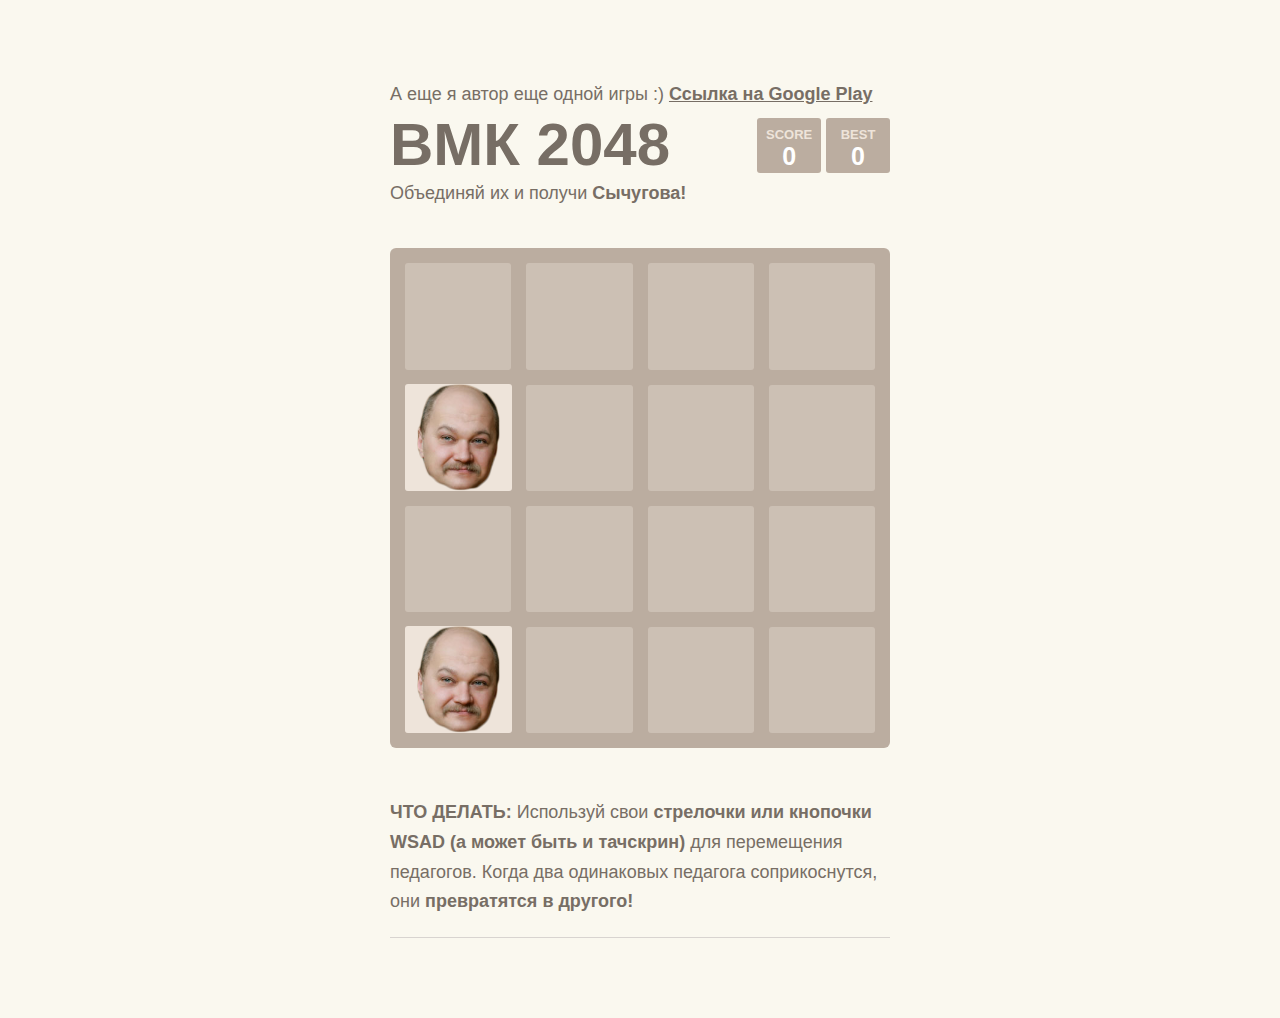
==== index.html @ 7366d5b3 "Second pages commit" ====
<!DOCTYPE html>
<html><head><meta http-equiv="Content-Type" content="text/html; charset=UTF-8">
  <meta charset="utf-8">
  <title>ВМК 2048</title>

  <link href="2048_files/main.css" rel="stylesheet" type="text/css">
  <meta name="apple-mobile-web-app-capable" content="yes">
  <meta name="HandheldFriendly" content="True">
  <meta name="MobileOptimized" content="320">
  <meta name="viewport" content="width=device-width, target-densitydpi=160dpi, initial-scale=1.0, maximum-scale=1, user-scalable=no, minimal-ui">

</head>
<body data-twttr-rendered="true">
  <div class="container">
    <p class="game-intro">А еще я автор еще одной игры :) <strong><a href="https://play.google.com/store/apps/details?id=com.goldenman.cutter">Ссылка на Google Play</a></strong></p>
    <div class="heading">
      <h2 class="title">ВМК 2048</h1>
      <div class="scores-container">
        <div class="score-container"></div>
        <div class="best-container"></div>
      </div>
    </div>
    <p class="game-intro">Объединяй их и получи <strong>Сычугова!</strong></p>

    <div class="game-container">
      <div class="game-message">
        <p></p>
        <div class="lower">
	        <a class="keep-playing-button">Keep going</a>
          <a class="retry-button">Try again</a>
          <div class="score-sharing"></div>
        </div>
      </div>

      <div class="grid-container">
        <div class="grid-row">
          <div class="grid-cell"></div>
          <div class="grid-cell"></div>
          <div class="grid-cell"></div>
          <div class="grid-cell"></div>
        </div>
        <div class="grid-row">
          <div class="grid-cell"></div>
          <div class="grid-cell"></div>
          <div class="grid-cell"></div>
          <div class="grid-cell"></div>
        </div>
        <div class="grid-row">
          <div class="grid-cell"></div>
          <div class="grid-cell"></div>
          <div class="grid-cell"></div>
          <div class="grid-cell"></div>
        </div>
        <div class="grid-row">
          <div class="grid-cell"></div>
          <div class="grid-cell"></div>
          <div class="grid-cell"></div>
          <div class="grid-cell"></div>
        </div>
      </div>

      <div class="tile-container"></div>
    </div>

    <p class="game-explanation">
      <strong class="important">Что делать:</strong> Используй свои <strong>стрелочки или кнопочки WSAD (а может быть и тачскрин)</strong> для перемещения педагогов. Когда два одинаковых педагога соприкоснутся, они <strong>превратятся в другого!</strong>
    </p>
    <hr>
    <p>

  </div>

  <script src="2048_files/keyboard_input_manager.js"></script>
  <script src="2048_files/html_actuator.js"></script>
  <script src="2048_files/grid.js"></script>
  <script src="2048_files/tile.js"></script>
  <script src="2048_files/local_score_manager.js"></script>
  <script src="2048_files/game_manager.js"></script>
  <script src="2048_files/application.js"></script>


</body></html>
---- 2048_files/main.css ----
@import url(fonts/clear-sans.css);
html, body {
  margin: 0;
  padding: 0;
  background: #faf8ef;
  color: #776e65;
  font-family: "Clear Sans", "Helvetica Neue", Arial, sans-serif;
  font-size: 18px; }

body {
  margin: 80px 0; }

.heading:after {
  content: "";
  display: block;
  clear: both; }

h2.title {
  font-size: 60px;
  font-weight: bold;
  margin: 0;
  display: block;
  float: left; }

@-webkit-keyframes move-up {
  0% {
    top: 25px;
    opacity: 1; }

  100% {
    top: -50px;
    opacity: 0; } }

@-moz-keyframes move-up {
  0% {
    top: 25px;
    opacity: 1; }

  100% {
    top: -50px;
    opacity: 0; } }

@keyframes move-up {
  0% {
    top: 25px;
    opacity: 1; }

  100% {
    top: -50px;
    opacity: 0; } }

.scores-container {
  float: right;
  text-align: right; }

.score-container, .best-container {
  position: relative;
  display: inline-block;
  background: #bbada0;
  padding: 15px 25px;
  font-size: 25px;
  height: 25px;
  line-height: 47px;
  font-weight: bold;
  border-radius: 3px;
  color: white;
  margin-top: 8px;
  text-align: center; }
  .score-container:after, .best-container:after {
    position: absolute;
    width: 100%;
    top: 10px;
    left: 0;
    text-transform: uppercase;
    font-size: 13px;
    line-height: 13px;
    text-align: center;
    color: #eee4da; }
  .score-container .score-addition, .best-container .score-addition {
    position: absolute;
    right: 30px;
    color: red;
    font-size: 25px;
    line-height: 25px;
    font-weight: bold;
    color: rgba(119, 110, 101, 0.9);
    z-index: 100;
    -webkit-animation: move-up 600ms ease-in;
    -moz-animation: move-up 600ms ease-in;
    animation: move-up 600ms ease-in;
    -webkit-animation-fill-mode: both;
    -moz-animation-fill-mode: both;
    animation-fill-mode: both; }

.score-container:after {
  content: "Score"; }

.best-container:after {
  content: "Best"; }

p {
  margin-top: 0;
  margin-bottom: 10px;
  line-height: 1.65; }

a {
  color: #776e65;
  font-weight: bold;
  text-decoration: underline;
  cursor: pointer; }

strong.important {
  text-transform: uppercase; }

hr {
  border: none;
  border-bottom: 1px solid #d8d4d0;
  margin-top: 20px;
  margin-bottom: 30px; }

.container {
  width: 500px;
  margin: 0 auto; }

@-webkit-keyframes fade-in {
  0% {
    opacity: 0; }

  100% {
    opacity: 1; } }

@-moz-keyframes fade-in {
  0% {
    opacity: 0; }

  100% {
    opacity: 1; } }

@keyframes fade-in {
  0% {
    opacity: 0; }

  100% {
    opacity: 1; } }

.game-container {
  margin-top: 40px;
  position: relative;
  padding: 15px;
  cursor: default;
  -webkit-touch-callout: none;
  -webkit-user-select: none;
  -moz-user-select: none;
  background: #bbada0;
  border-radius: 6px;
  width: 500px;
  height: 500px;
  -ms-touch-action: none;
  -webkit-box-sizing: border-box;
  -moz-box-sizing: border-box;
  box-sizing: border-box; }
  .game-container .game-message {
    display: none;
    position: absolute;
    top: 0;
    right: 0;
    bottom: 0;
    left: 0;
    background: rgba(238, 228, 218, 0.5);
    z-index: 100;
    text-align: center;
    -webkit-animation: fade-in 800ms ease 1200ms;
    -moz-animation: fade-in 800ms ease 1200ms;
    animation: fade-in 800ms ease 1200ms;
    -webkit-animation-fill-mode: both;
    -moz-animation-fill-mode: both;
    animation-fill-mode: both; }
    .game-container .game-message p {
      font-size: 60px;
      font-weight: bold;
      height: 60px;
      line-height: 60px;
      margin-top: 222px; }
    .game-container .game-message .lower {
      display: block;
      margin-top: 59px; }
    .game-container .game-message a {
      display: inline-block;
      background: #8f7a66;
      border-radius: 3px;
      padding: 0 20px;
      text-decoration: none;
      color: #f9f6f2;
      height: 40px;
      line-height: 42px;
      margin-left: 9px; }
      .game-container .game-message a.keep-playing-button {
        display: none; }
    .game-container .game-message .score-sharing {
      display: inline-block;
      vertical-align: middle;
      margin-left: 10px; }
    .game-container .game-message.game-won {
      background: rgba(237, 194, 46, 0.5);
      color: #f9f6f2; }
      .game-container .game-message.game-won a.keep-playing-button {
        display: inline-block; }
    .game-container .game-message.game-won, .game-container .game-message.game-over {
      display: block; }

.grid-container {
  position: absolute;
  z-index: 1; }

.grid-row {
  margin-bottom: 15px; }
  .grid-row:last-child {
    margin-bottom: 0; }
  .grid-row:after {
    content: "";
    display: block;
    clear: both; }

.grid-cell {
  width: 106.25px;
  height: 106.25px;
  margin-right: 15px;
  float: left;
  border-radius: 3px;
  background: rgba(238, 228, 218, 0.35); }
  .grid-cell:last-child {
    margin-right: 0; }

.tile-container {
  position: absolute;
  z-index: 2; }

.tile, .tile .tile-inner {
  width: 107px;
  height: 107px;
  line-height: 116.25px; }
.tile.tile-position-1-1 {
  -webkit-transform: translate(0px, 0px);
  -moz-transform: translate(0px, 0px);
  transform: translate(0px, 0px); }
.tile.tile-position-1-2 {
  -webkit-transform: translate(0px, 121px);
  -moz-transform: translate(0px, 121px);
  transform: translate(0px, 121px); }
.tile.tile-position-1-3 {
  -webkit-transform: translate(0px, 242px);
  -moz-transform: translate(0px, 242px);
  transform: translate(0px, 242px); }
.tile.tile-position-1-4 {
  -webkit-transform: translate(0px, 363px);
  -moz-transform: translate(0px, 363px);
  transform: translate(0px, 363px); }
.tile.tile-position-2-1 {
  -webkit-transform: translate(121px, 0px);
  -moz-transform: translate(121px, 0px);
  transform: translate(121px, 0px); }
.tile.tile-position-2-2 {
  -webkit-transform: translate(121px, 121px);
  -moz-transform: translate(121px, 121px);
  transform: translate(121px, 121px); }
.tile.tile-position-2-3 {
  -webkit-transform: translate(121px, 242px);
  -moz-transform: translate(121px, 242px);
  transform: translate(121px, 242px); }
.tile.tile-position-2-4 {
  -webkit-transform: translate(121px, 363px);
  -moz-transform: translate(121px, 363px);
  transform: translate(121px, 363px); }
.tile.tile-position-3-1 {
  -webkit-transform: translate(242px, 0px);
  -moz-transform: translate(242px, 0px);
  transform: translate(242px, 0px); }
.tile.tile-position-3-2 {
  -webkit-transform: translate(242px, 121px);
  -moz-transform: translate(242px, 121px);
  transform: translate(242px, 121px); }
.tile.tile-position-3-3 {
  -webkit-transform: translate(242px, 242px);
  -moz-transform: translate(242px, 242px);
  transform: translate(242px, 242px); }
.tile.tile-position-3-4 {
  -webkit-transform: translate(242px, 363px);
  -moz-transform: translate(242px, 363px);
  transform: translate(242px, 363px); }
.tile.tile-position-4-1 {
  -webkit-transform: translate(363px, 0px);
  -moz-transform: translate(363px, 0px);
  transform: translate(363px, 0px); }
.tile.tile-position-4-2 {
  -webkit-transform: translate(363px, 121px);
  -moz-transform: translate(363px, 121px);
  transform: translate(363px, 121px); }
.tile.tile-position-4-3 {
  -webkit-transform: translate(363px, 242px);
  -moz-transform: translate(363px, 242px);
  transform: translate(363px, 242px); }
.tile.tile-position-4-4 {
  -webkit-transform: translate(363px, 363px);
  -moz-transform: translate(363px, 363px);
  transform: translate(363px, 363px); }

.tile {
  position: absolute;
  -webkit-transition: 100ms ease-in-out;
  -moz-transition: 100ms ease-in-out;
  transition: 100ms ease-in-out;
  -webkit-transition-property: -webkit-transform;
  -moz-transition-property: -moz-transform;
  transition-property: transform; }
  .tile .tile-inner {
    border-radius: 3px;
    background: #eee4da;
    text-align: center;
    font-weight: bold;
    z-index: 10;
    font-size: 55px; }
  .tile.tile-2 .tile-inner {
    background: #eee4da;
    box-shadow: 0 0 30px 10px rgba(243, 215, 116, 0), inset 0 0 0 1px rgba(255, 255, 255, 0); }
  .tile.tile-4 .tile-inner {
    background: #ede0c8;
    box-shadow: 0 0 30px 10px rgba(243, 215, 116, 0), inset 0 0 0 1px rgba(255, 255, 255, 0); }
  .tile.tile-8 .tile-inner {
    color: #f9f6f2;
    background: #f2b179; }
  .tile.tile-16 .tile-inner {
    color: #f9f6f2;
    background: #f59563; }
  .tile.tile-32 .tile-inner {
    color: #f9f6f2;
    background: #f67c5f; }
  .tile.tile-64 .tile-inner {
    color: #f9f6f2;
    background: #f65e3b; }
  .tile.tile-128 .tile-inner {
    color: #f9f6f2;
    background: #edcf72;
    box-shadow: 0 0 30px 10px rgba(243, 215, 116, 0.2381), inset 0 0 0 1px rgba(255, 255, 255, 0.14286);
    font-size: 45px; }
    @media screen and (max-width: 520px) {
      .tile.tile-128 .tile-inner {
        font-size: 25px; } }
  .tile.tile-256 .tile-inner {
    color: #f9f6f2;
    background: #edcc61;
    box-shadow: 0 0 30px 10px rgba(243, 215, 116, 0.31746), inset 0 0 0 1px rgba(255, 255, 255, 0.19048);
    font-size: 45px; }
    @media screen and (max-width: 520px) {
      .tile.tile-256 .tile-inner {
        font-size: 25px; } }
  .tile.tile-512 .tile-inner {
    color: #f9f6f2;
    background: #edc850;
    box-shadow: 0 0 30px 10px rgba(243, 215, 116, 0.39683), inset 0 0 0 1px rgba(255, 255, 255, 0.2381);
    font-size: 45px; }
    @media screen and (max-width: 520px) {
      .tile.tile-512 .tile-inner {
        font-size: 25px; } }
  .tile.tile-1024 .tile-inner {
    color: #f9f6f2;
    background: #edc53f;
    box-shadow: 0 0 30px 10px rgba(243, 215, 116, 0.47619), inset 0 0 0 1px rgba(255, 255, 255, 0.28571);
    font-size: 35px; }
    @media screen and (max-width: 520px) {
      .tile.tile-1024 .tile-inner {
        font-size: 15px; } }
  .tile.tile-2048 .tile-inner {
    color: #f9f6f2;
    background: #edc22e;
    box-shadow: 0 0 30px 10px rgba(243, 215, 116, 0.55556), inset 0 0 0 1px rgba(255, 255, 255, 0.33333);
    font-size: 35px; }
    @media screen and (max-width: 520px) {
      .tile.tile-2048 .tile-inner {
        font-size: 15px; } }
  .tile.tile-super .tile-inner {
    color: #f9f6f2;
    background: #3c3a32;
    font-size: 30px; }
    @media screen and (max-width: 520px) {
      .tile.tile-super .tile-inner {
        font-size: 10px; } }

@-webkit-keyframes appear {
  0% {
    opacity: 0;
    -webkit-transform: scale(0);
    -moz-transform: scale(0);
    transform: scale(0); }

  100% {
    opacity: 1;
    -webkit-transform: scale(1);
    -moz-transform: scale(1);
    transform: scale(1); } }

@-moz-keyframes appear {
  0% {
    opacity: 0;
    -webkit-transform: scale(0);
    -moz-transform: scale(0);
    transform: scale(0); }

  100% {
    opacity: 1;
    -webkit-transform: scale(1);
    -moz-transform: scale(1);
    transform: scale(1); } }

@keyframes appear {
  0% {
    opacity: 0;
    -webkit-transform: scale(0);
    -moz-transform: scale(0);
    transform: scale(0); }

  100% {
    opacity: 1;
    -webkit-transform: scale(1);
    -moz-transform: scale(1);
    transform: scale(1); } }

.tile-new .tile-inner {
  -webkit-animation: appear 200ms ease 100ms;
  -moz-animation: appear 200ms ease 100ms;
  animation: appear 200ms ease 100ms;
  -webkit-animation-fill-mode: backwards;
  -moz-animation-fill-mode: backwards;
  animation-fill-mode: backwards; }

@-webkit-keyframes pop {
  0% {
    -webkit-transform: scale(0);
    -moz-transform: scale(0);
    transform: scale(0); }

  50% {
    -webkit-transform: scale(1.2);
    -moz-transform: scale(1.2);
    transform: scale(1.2); }

  100% {
    -webkit-transform: scale(1);
    -moz-transform: scale(1);
    transform: scale(1); } }

@-moz-keyframes pop {
  0% {
    -webkit-transform: scale(0);
    -moz-transform: scale(0);
    transform: scale(0); }

  50% {
    -webkit-transform: scale(1.2);
    -moz-transform: scale(1.2);
    transform: scale(1.2); }

  100% {
    -webkit-transform: scale(1);
    -moz-transform: scale(1);
    transform: scale(1); } }

@keyframes pop {
  0% {
    -webkit-transform: scale(0);
    -moz-transform: scale(0);
    transform: scale(0); }

  50% {
    -webkit-transform: scale(1.2);
    -moz-transform: scale(1.2);
    transform: scale(1.2); }

  100% {
    -webkit-transform: scale(1);
    -moz-transform: scale(1);
    transform: scale(1); } }

.tile-merged .tile-inner {
  z-index: 20;
  -webkit-animation: pop 200ms ease 100ms;
  -moz-animation: pop 200ms ease 100ms;
  animation: pop 200ms ease 100ms;
  -webkit-animation-fill-mode: backwards;
  -moz-animation-fill-mode: backwards;
  animation-fill-mode: backwards; }

.game-intro {
  margin-bottom: 0; }

.game-explanation {
  margin-top: 50px; }

.sharing {
  margin-top: 20px;
  text-align: center; }
  .sharing > iframe, .sharing > span, .sharing > form {
    display: inline-block;
    vertical-align: middle; }

@media screen and (max-width: 520px) {
  html, body {
    font-size: 15px; }

  body {
    margin: 20px 0;
    padding: 0 20px; }

  h1.title {
    font-size: 27px;
    margin-top: 15px; }

  .container {
    width: 280px;
    margin: 0 auto; }

  .score-container, .best-container {
    margin-top: 0;
    padding: 15px 10px;
    min-width: 40px; }

  .heading {
    margin-bottom: 10px; }

  .game-container {
    margin-top: 40px;
    position: relative;
    padding: 10px;
    cursor: default;
    -webkit-touch-callout: none;
    -webkit-user-select: none;
    -moz-user-select: none;
    background: #bbada0;
    border-radius: 6px;
    width: 280px;
    height: 280px;
    -ms-touch-action: none;
    -webkit-box-sizing: border-box;
    -moz-box-sizing: border-box;
    box-sizing: border-box; }
    .game-container .game-message {
      display: none;
      position: absolute;
      top: 0;
      right: 0;
      bottom: 0;
      left: 0;
      background: rgba(238, 228, 218, 0.5);
      z-index: 100;
      text-align: center;
      -webkit-animation: fade-in 800ms ease 1200ms;
      -moz-animation: fade-in 800ms ease 1200ms;
      animation: fade-in 800ms ease 1200ms;
      -webkit-animation-fill-mode: both;
      -moz-animation-fill-mode: both;
      animation-fill-mode: both; }
      .game-container .game-message p {
        font-size: 60px;
        font-weight: bold;
        height: 60px;
        line-height: 60px;
        margin-top: 222px; }
      .game-container .game-message .lower {
        display: block;
        margin-top: 59px; }
      .game-container .game-message a {
        display: inline-block;
        background: #8f7a66;
        border-radius: 3px;
        padding: 0 20px;
        text-decoration: none;
        color: #f9f6f2;
        height: 40px;
        line-height: 42px;
        margin-left: 9px; }
        .game-container .game-message a.keep-playing-button {
          display: none; }
      .game-container .game-message .score-sharing {
        display: inline-block;
        vertical-align: middle;
        margin-left: 10px; }
      .game-container .game-message.game-won {
        background: rgba(237, 194, 46, 0.5);
        color: #f9f6f2; }
        .game-container .game-message.game-won a.keep-playing-button {
          display: inline-block; }
      .game-container .game-message.game-won, .game-container .game-message.game-over {
        display: block; }

  .grid-container {
    position: absolute;
    z-index: 1; }

  .grid-row {
    margin-bottom: 10px; }
    .grid-row:last-child {
      margin-bottom: 0; }
    .grid-row:after {
      content: "";
      display: block;
      clear: both; }

  .grid-cell {
    width: 57.5px;
    height: 57.5px;
    margin-right: 10px;
    float: left;
    border-radius: 3px;
    background: rgba(238, 228, 218, 0.35); }
    .grid-cell:last-child {
      margin-right: 0; }

  .tile-container {
    position: absolute;
    z-index: 2; }

  .tile, .tile .tile-inner {
    width: 58px;
    height: 58px;
    line-height: 67.5px; }
  .tile.tile-position-1-1 {
    -webkit-transform: translate(0px, 0px);
    -moz-transform: translate(0px, 0px);
    transform: translate(0px, 0px); }
  .tile.tile-position-1-2 {
    -webkit-transform: translate(0px, 67px);
    -moz-transform: translate(0px, 67px);
    transform: translate(0px, 67px); }
  .tile.tile-position-1-3 {
    -webkit-transform: translate(0px, 135px);
    -moz-transform: translate(0px, 135px);
    transform: translate(0px, 135px); }
  .tile.tile-position-1-4 {
    -webkit-transform: translate(0px, 202px);
    -moz-transform: translate(0px, 202px);
    transform: translate(0px, 202px); }
  .tile.tile-position-2-1 {
    -webkit-transform: translate(67px, 0px);
    -moz-transform: translate(67px, 0px);
    transform: translate(67px, 0px); }
  .tile.tile-position-2-2 {
    -webkit-transform: translate(67px, 67px);
    -moz-transform: translate(67px, 67px);
    transform: translate(67px, 67px); }
  .tile.tile-position-2-3 {
    -webkit-transform: translate(67px, 135px);
    -moz-transform: translate(67px, 135px);
    transform: translate(67px, 135px); }
  .tile.tile-position-2-4 {
    -webkit-transform: translate(67px, 202px);
    -moz-transform: translate(67px, 202px);
    transform: translate(67px, 202px); }
  .tile.tile-position-3-1 {
    -webkit-transform: translate(135px, 0px);
    -moz-transform: translate(135px, 0px);
    transform: translate(135px, 0px); }
  .tile.tile-position-3-2 {
    -webkit-transform: translate(135px, 67px);
    -moz-transform: translate(135px, 67px);
    transform: translate(135px, 67px); }
  .tile.tile-position-3-3 {
    -webkit-transform: translate(135px, 135px);
    -moz-transform: translate(135px, 135px);
    transform: translate(135px, 135px); }
  .tile.tile-position-3-4 {
    -webkit-transform: translate(135px, 202px);
    -moz-transform: translate(135px, 202px);
    transform: translate(135px, 202px); }
  .tile.tile-position-4-1 {
    -webkit-transform: translate(202px, 0px);
    -moz-transform: translate(202px, 0px);
    transform: translate(202px, 0px); }
  .tile.tile-position-4-2 {
    -webkit-transform: translate(202px, 67px);
    -moz-transform: translate(202px, 67px);
    transform: translate(202px, 67px); }
  .tile.tile-position-4-3 {
    -webkit-transform: translate(202px, 135px);
    -moz-transform: translate(202px, 135px);
    transform: translate(202px, 135px); }
  .tile.tile-position-4-4 {
    -webkit-transform: translate(202px, 202px);
    -moz-transform: translate(202px, 202px);
    transform: translate(202px, 202px); }

  .game-container {
    margin-top: 20px; }

  .tile .tile-inner {
    font-size: 35px; }

  .game-message p {
    font-size: 30px !important;
    height: 30px !important;
    line-height: 30px !important;
    margin-top: 90px !important; }
  .game-message .lower {
    margin-top: 30px !important; }

  .sharing > iframe, .sharing > span, .sharing > form {
    display: block;
    margin: 0 auto;
    margin-bottom: 20px; } }
.pp-donate button {
  -webkit-appearance: none;
  -moz-appearance: none;
  appearance: none;
  border: none;
  font: inherit;
  color: inherit;
  cursor: pointer;
  display: inline-block;
  background: #8f7a66;
  border-radius: 3px;
  padding: 0 20px;
  text-decoration: none;
  color: #f9f6f2;
  height: 40px;
  line-height: 42px; }
  .pp-donate button img {
    vertical-align: -4px;
    margin-right: 8px; }

.btc-donate {
  position: relative;
  margin-left: 10px;
  display: inline-block;
  background: #8f7a66;
  border-radius: 3px;
  padding: 0 20px;
  text-decoration: none;
  color: #f9f6f2;
  height: 40px;
  line-height: 42px;
  cursor: pointer; }
  .btc-donate img {
    vertical-align: -4px;
    margin-right: 8px; }
  .btc-donate a {
    color: #f9f6f2;
    text-decoration: none;
    font-weight: normal; }
  .btc-donate .address {
    cursor: auto;
    position: absolute;
    width: 340px;
    right: 50%;
    margin-right: -170px;
    padding-bottom: 7px;
    top: -30px;
    opacity: 0;
    pointer-events: none;
    -webkit-transition: 400ms ease;
    -moz-transition: 400ms ease;
    transition: 400ms ease;
    -webkit-transition-property: top, opacity;
    -moz-transition-property: top, opacity;
    transition-property: top, opacity; }
    .btc-donate .address:after {
      position: absolute;
      border-top: 10px solid #bbada0;
      border-right: 7px solid transparent;
      border-left: 7px solid transparent;
      content: "";
      bottom: 0px;
      left: 50%;
      margin-left: -7px; }
    .btc-donate .address code {
      background-color: #bbada0;
      padding: 10px 15px;
      width: 100%;
      border-radius: 3px;
      line-height: 1;
      font-weight: normal;
      font-size: 15px;
      font-family: Consolas, "Liberation Mono", Courier, monospace;
      text-align: center; }
  .btc-donate:hover .address, .btc-donate .address:hover .address {
    opacity: 1;
    top: -45px;
    pointer-events: auto; }
  @media screen and (max-width: 480px) {
    .btc-donate {
      width: 120px; }
      .btc-donate .address {
        margin-right: -150px;
        width: 300px; }
        .btc-donate .address code {
          font-size: 13px; }
        .btc-donate .address:after {
          left: 50%;
          bottom: 2px; } }
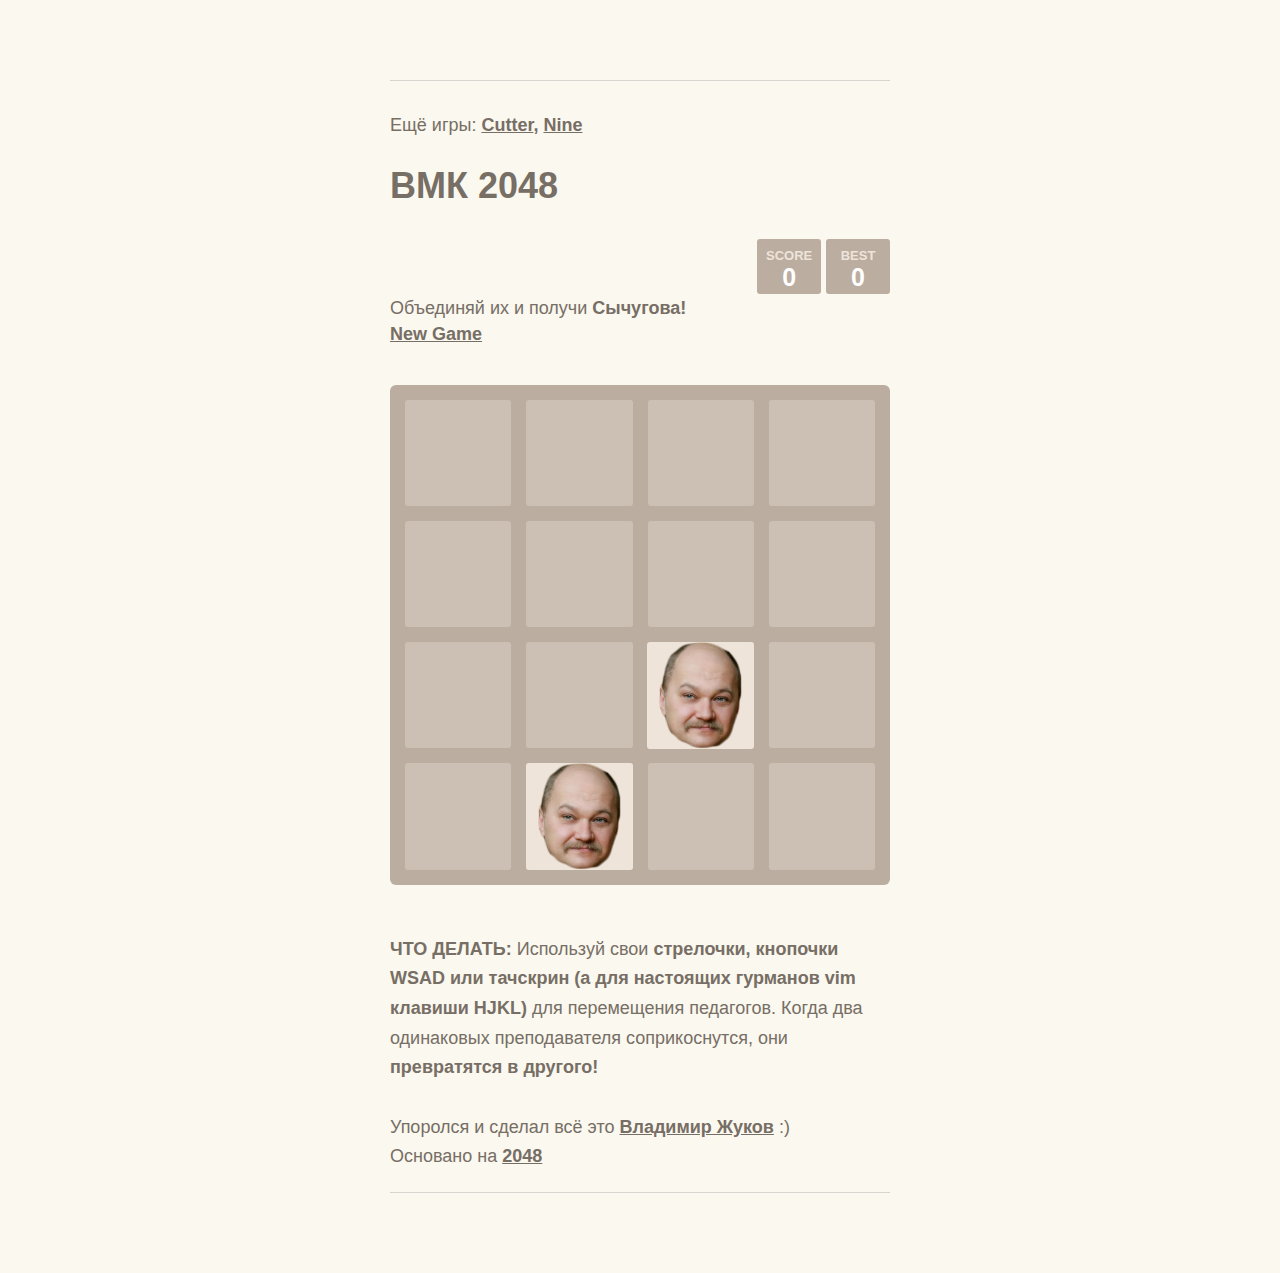
==== commit 9a04e73b: "upd" ====
--- a/index.html
+++ b/index.html
@@ -1,10 +1,13 @@
 <!DOCTYPE html>
-<html><head><meta http-equiv="Content-Type" content="text/html; charset=UTF-8">
+<html lang="en" manifest="cache.appcache">
+<head>
+  <meta http-equiv="Content-Type" content="text/html; charset=UTF-8">
   <meta charset="utf-8">
   <title>ВМК 2048</title>
 
   <link href="2048_files/main.css" rel="stylesheet" type="text/css">
   <meta name="apple-mobile-web-app-capable" content="yes">
+  <meta name="apple-mobile-web-app-status-bar-style" content="black-translucent">
   <meta name="HandheldFriendly" content="True">
   <meta name="MobileOptimized" content="320">
   <meta name="viewport" content="width=device-width, target-densitydpi=160dpi, initial-scale=1.0, maximum-scale=1, user-scalable=no, minimal-ui">
@@ -12,15 +15,21 @@
 </head>
 <body data-twttr-rendered="true">
   <div class="container">
-    <p class="game-intro">А еще я автор еще одной игры :) <strong><a href="https://play.google.com/store/apps/details?id=com.goldenman.cutter">Ссылка на Google Play</a></strong></p>
+    <hr>
+    <p class="game-intro">Ещё игры: <strong><a href="https://play.google.com/store/apps/details?id=com.goldenman.cutter">Cutter</a>, <a href="https://play.google.com/store/apps/details?id=com.goldenman.nine">Nine</a></strong></p>
+    <p class="game-intro"></p>
     <div class="heading">
-      <h2 class="title">ВМК 2048</h1>
+      <h1 class="title">ВМК 2048</h1>
       <div class="scores-container">
         <div class="score-container"></div>
         <div class="best-container"></div>
       </div>
     </div>
-    <p class="game-intro">Объединяй их и получи <strong>Сычугова!</strong></p>
+
+    <div class="above-game">
+      <p class="game-intro">Объединяй их и получи <strong>Сычугова!</strong></p>
+      <a class="restart-button">New Game</a>
+    </div>    
 
     <div class="game-container">
       <div class="game-message">
@@ -63,10 +72,11 @@
     </div>
 
     <p class="game-explanation">
-      <strong class="important">Что делать:</strong> Используй свои <strong>стрелочки или кнопочки WSAD (а может быть и тачскрин)</strong> для перемещения педагогов. Когда два одинаковых педагога соприкоснутся, они <strong>превратятся в другого!</strong>
+      <strong class="important">Что делать:</strong> Используй свои <strong>стрелочки, кнопочки WSAD или тачскрин (а для настоящих гурманов vim клавиши HJKL)</strong> для перемещения педагогов. Когда два одинаковых преподавателя соприкоснутся, они <strong>превратятся в другого!</strong>
+      <br><br>Упоролся и сделал всё это <a href="http://vk.com/zhvv1"><strong>Владимир Жуков</strong></a> :)
+      <br>Основано на <a href="http://gabrielecirulli.github.io/2048/">2048</a>
     </p>
     <hr>
-    <p>
 
   </div>
 
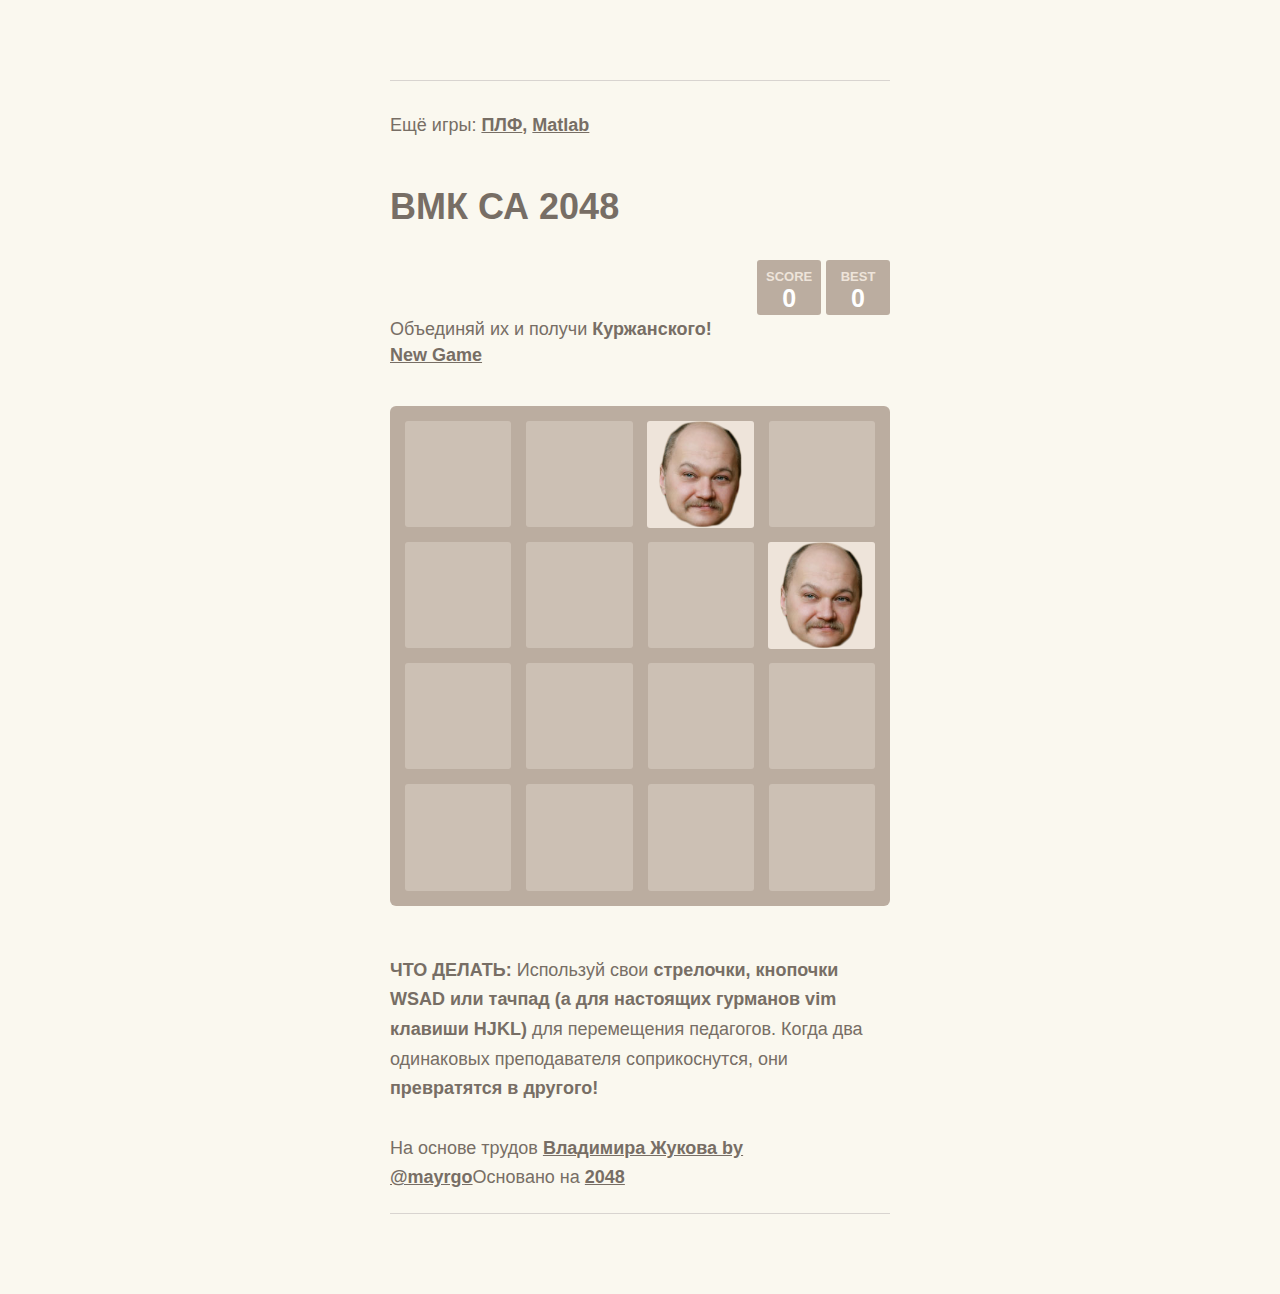
==== commit d261ba5b: "Merge eab2a95bd85890f1cf88009f970e958a0129b0e6 into a0e5120f7149741d5775f2324cb5c50b7c4eeee9" ====
--- a/index.html
+++ b/index.html
@@ -16,10 +16,10 @@
 <body data-twttr-rendered="true">
   <div class="container">
     <hr>
-    <p class="game-intro">Ещё игры: <strong><a href="https://play.google.com/store/apps/details?id=com.goldenman.cutter">Cutter</a>, <a href="https://play.google.com/store/apps/details?id=com.goldenman.nine">Nine</a></strong></p>
-    <p class="game-intro"></p>
+    <p class="game-intro">Ещё игры: <strong><a href="https:..">ПЛФ</a>, <a href="https:..">Matlab</a></strong></p>
+    <br><!-- <p class="game-intro"></p> -->
     <div class="heading">
-      <h1 class="title">ВМК 2048</h1>
+      <h1 class="title">ВМК СА 2048</h1>
       <div class="scores-container">
         <div class="score-container"></div>
         <div class="best-container"></div>
@@ -27,7 +27,7 @@
     </div>
 
     <div class="above-game">
-      <p class="game-intro">Объединяй их и получи <strong>Сычугова!</strong></p>
+      <p class="game-intro">Объединяй их и получи <strong>Куржанского!</strong></p>
       <a class="restart-button">New Game</a>
     </div>    
 
@@ -72,8 +72,8 @@
     </div>
 
     <p class="game-explanation">
-      <strong class="important">Что делать:</strong> Используй свои <strong>стрелочки, кнопочки WSAD или тачскрин (а для настоящих гурманов vim клавиши HJKL)</strong> для перемещения педагогов. Когда два одинаковых преподавателя соприкоснутся, они <strong>превратятся в другого!</strong>
-      <br><br>Упоролся и сделал всё это <a href="http://vk.com/zhvv1"><strong>Владимир Жуков</strong></a> :)
+      <strong class="important">Что делать:</strong> Используй свои <strong>стрелочки, кнопочки WSAD или тачпад (а для настоящих гурманов vim клавиши HJKL)</strong> для перемещения педагогов. Когда два одинаковых преподавателя соприкоснутся, они <strong>превратятся в другого!</strong>
+      <br><br>На основе трудов <a href="http://vk.com/zhvv1">Владимира Жукова by <strong>@mayrgo</strong></a
       <br>Основано на <a href="http://gabrielecirulli.github.io/2048/">2048</a>
     </p>
     <hr>
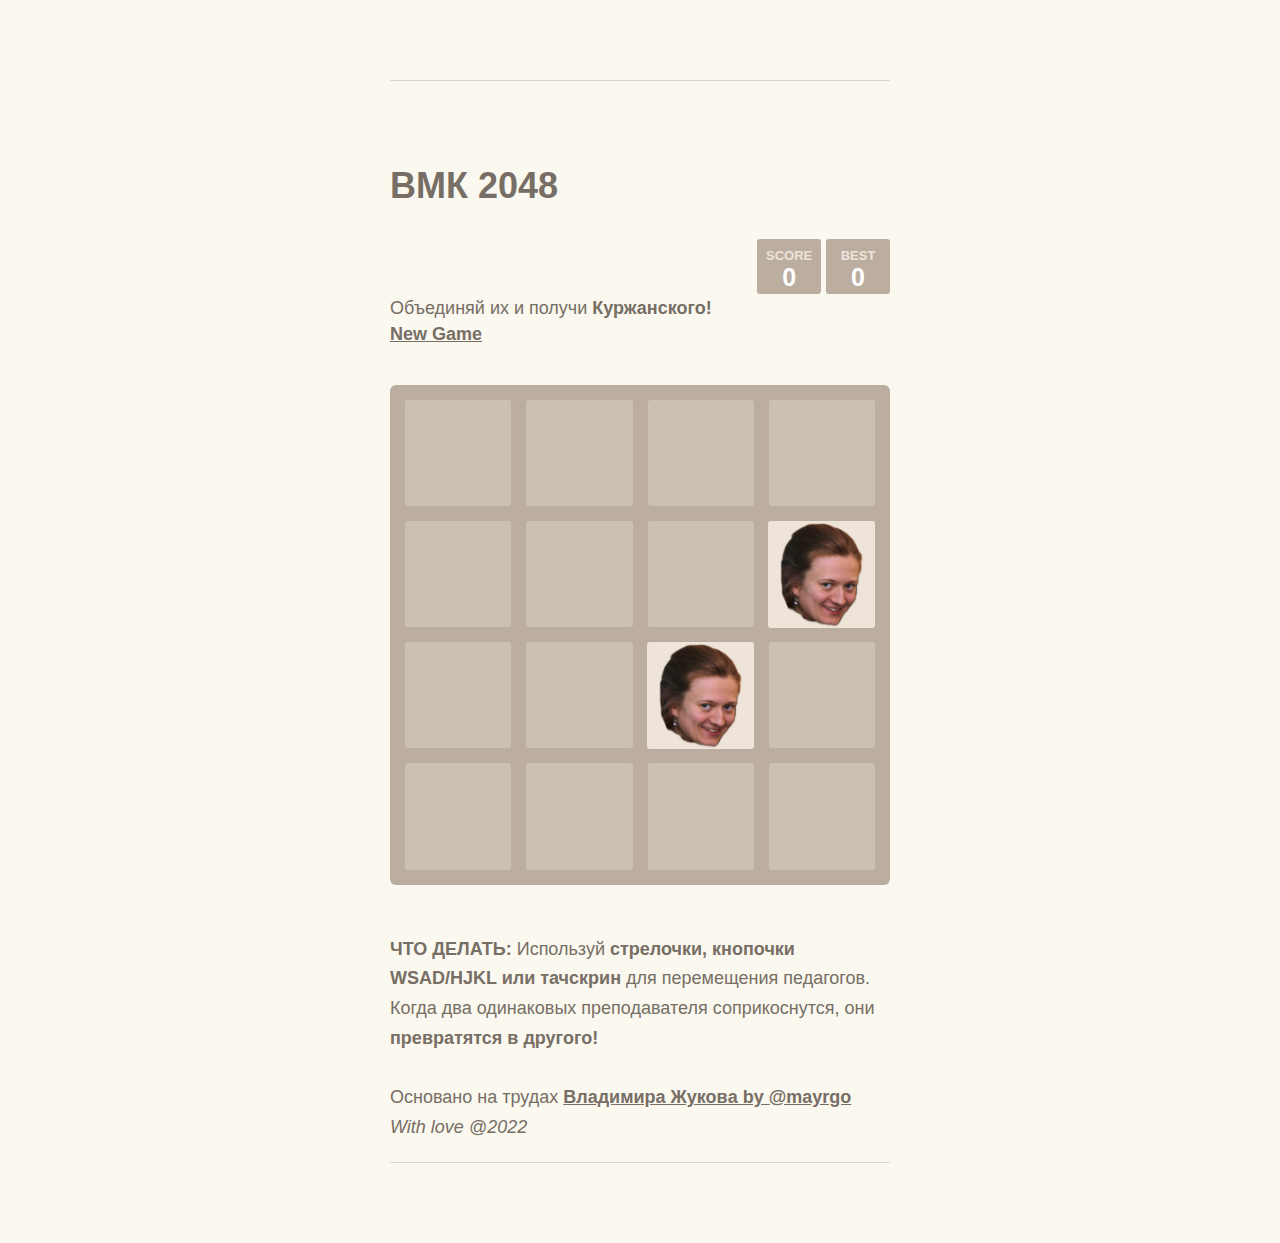
==== commit b90dd453: "Update index.html" ====
--- a/index.html
+++ b/index.html
@@ -16,10 +16,10 @@
 <body data-twttr-rendered="true">
   <div class="container">
     <hr>
-    <p class="game-intro">Ещё игры: <strong><a href="https:..">ПЛФ</a>, <a href="https:..">Matlab</a></strong></p>
+    <p class="game-intro">
     <br><!-- <p class="game-intro"></p> -->
     <div class="heading">
-      <h1 class="title">ВМК СА 2048</h1>
+      <h1 class="title">ВМК 2048</h1>
       <div class="scores-container">
         <div class="score-container"></div>
         <div class="best-container"></div>
@@ -72,9 +72,9 @@
     </div>
 
     <p class="game-explanation">
-      <strong class="important">Что делать:</strong> Используй свои <strong>стрелочки, кнопочки WSAD или тачпад (а для настоящих гурманов vim клавиши HJKL)</strong> для перемещения педагогов. Когда два одинаковых преподавателя соприкоснутся, они <strong>превратятся в другого!</strong>
-      <br><br>На основе трудов <a href="http://vk.com/zhvv1">Владимира Жукова by <strong>@mayrgo</strong></a
-      <br>Основано на <a href="http://gabrielecirulli.github.io/2048/">2048</a>
+      <strong class="important">Что делать:</strong> Используй <strong>стрелочки, кнопочки WSAD/HJKL или тачскрин </strong> для перемещения педагогов. Когда два одинаковых преподавателя соприкоснутся, они <strong>превратятся в другого!</strong>
+      <br><br>Основано на трудах <a href="http://vk.com/zhvv1">Владимирa Жуковa by <strong>@mayrgo</strong></a>
+      <br><i>With love @2022
     </p>
     <hr>
 
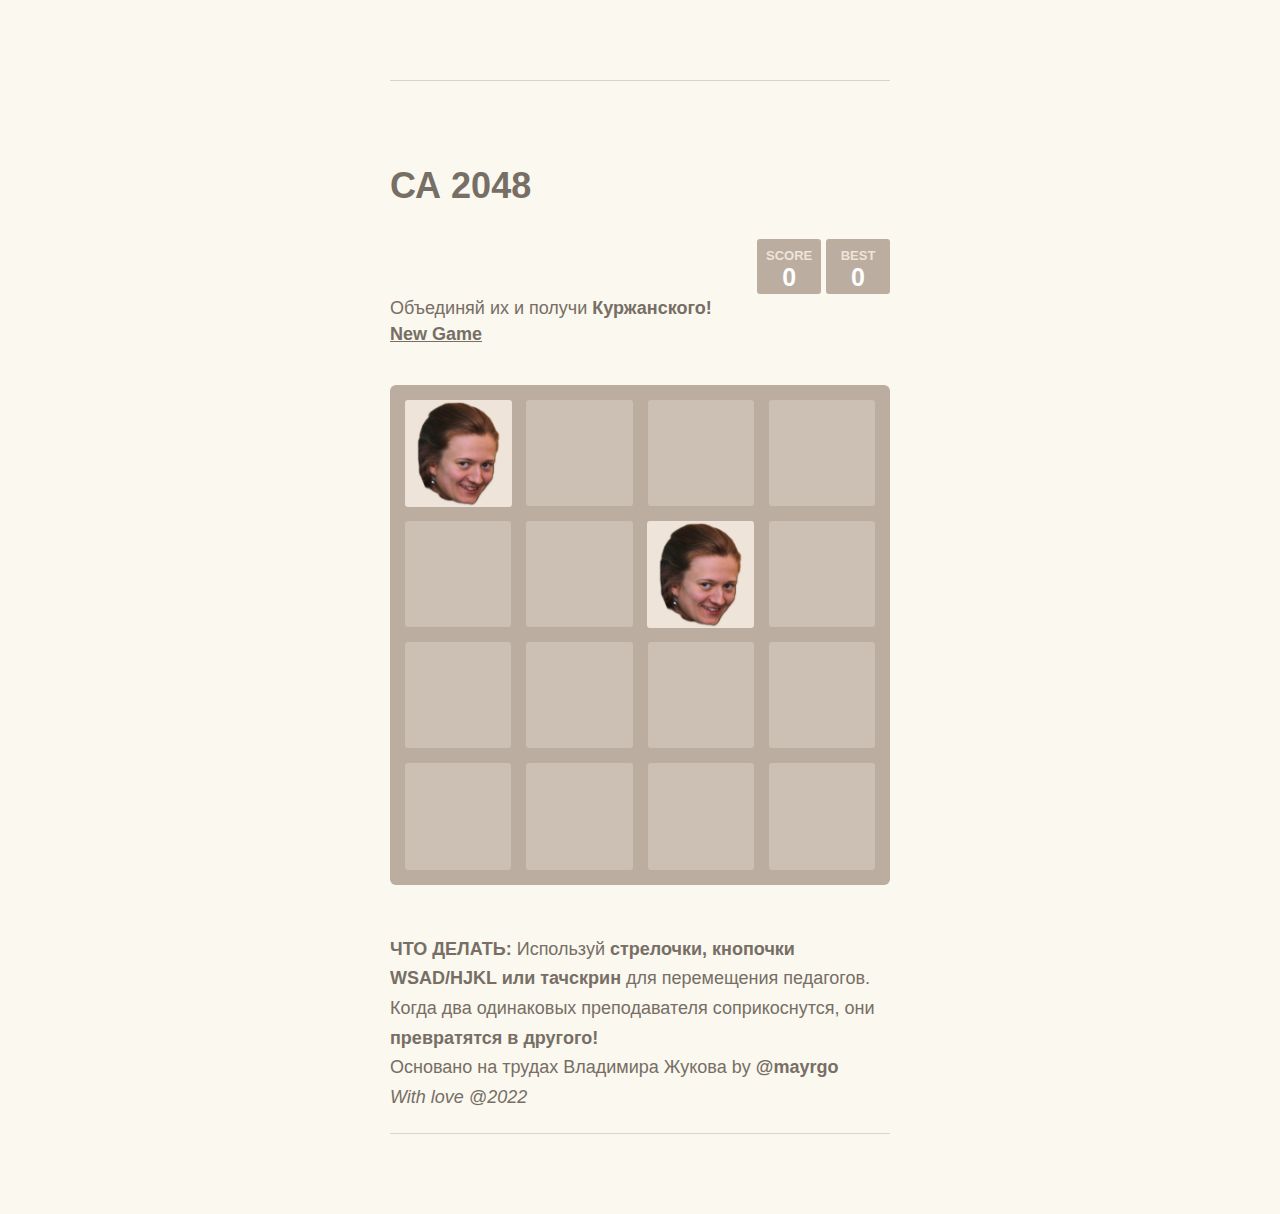
==== commit 42e4694c: "Update index.html" ====
--- a/index.html
+++ b/index.html
@@ -19,7 +19,7 @@
     <p class="game-intro">
     <br><!-- <p class="game-intro"></p> -->
     <div class="heading">
-      <h1 class="title">ВМК 2048</h1>
+      <h1 class="title">СА 2048</h1>
       <div class="scores-container">
         <div class="score-container"></div>
         <div class="best-container"></div>
@@ -73,7 +73,7 @@
 
     <p class="game-explanation">
       <strong class="important">Что делать:</strong> Используй <strong>стрелочки, кнопочки WSAD/HJKL или тачскрин </strong> для перемещения педагогов. Когда два одинаковых преподавателя соприкоснутся, они <strong>превратятся в другого!</strong>
-      <br><br>Основано на трудах <a href="http://vk.com/zhvv1">Владимирa Жуковa by <strong>@mayrgo</strong></a>
+      <br>Основано на трудах Владимирa Жуковa by <strong>@mayrgo</strong></a>
       <br><i>With love @2022
     </p>
     <hr>
